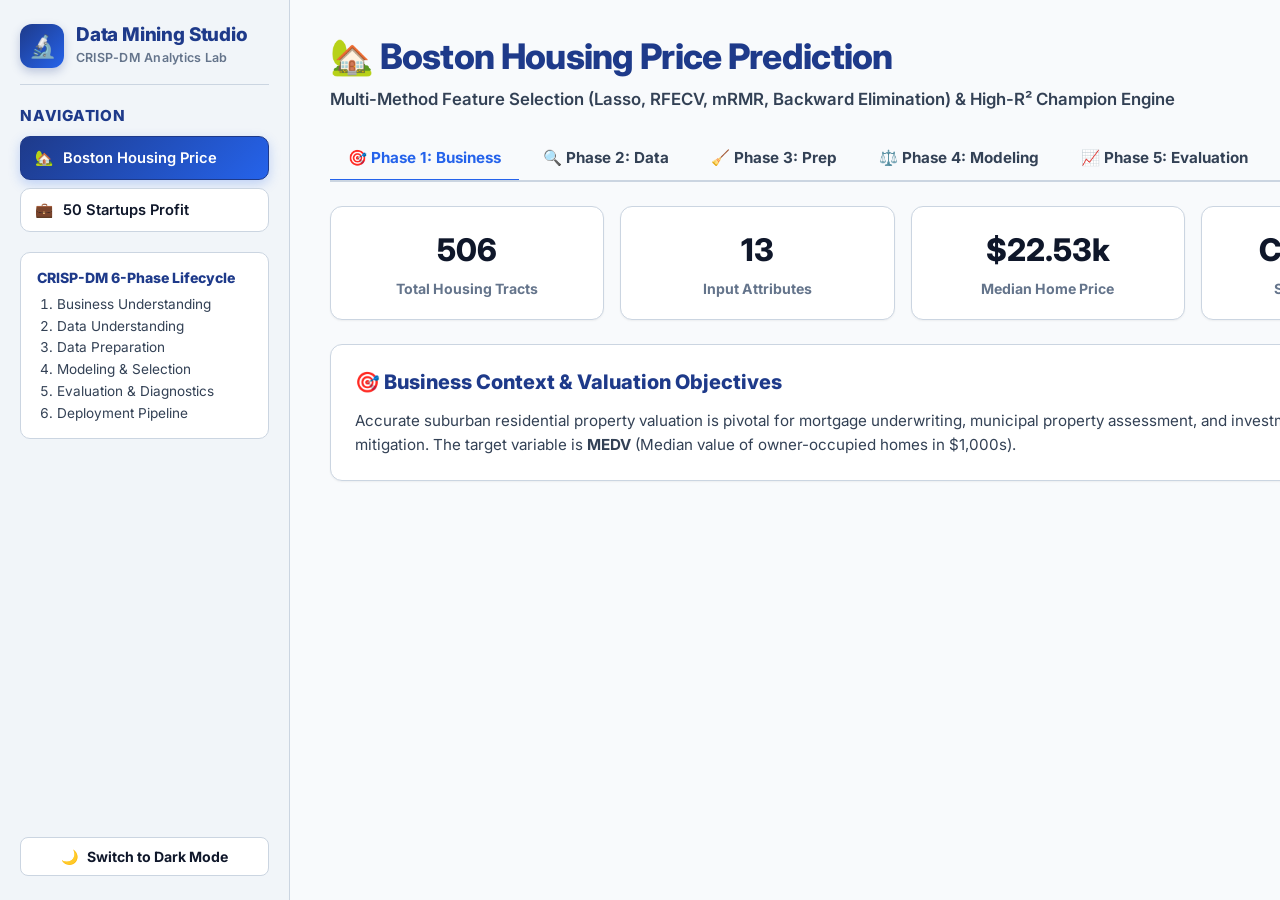
==== index.html @ cc009fa4 "feat: Vercel-native CRISP-DM Machine Learning Platform" ====
<!DOCTYPE html>
<html lang="en" data-theme="light">
<head>
  <meta charset="UTF-8">
  <meta name="viewport" content="width=device-width, initial-scale=1.0">
  <title>CRISP-DM Studio | Boston Housing & 50 Startups</title>
  <meta name="description" content="Production-ready machine learning regression platform featuring multi-method feature selection, econometric diagnostics, and real-time interactive valuation calculators.">
  <link rel="stylesheet" href="styles.css">
  <!-- Plotly.js CDN for fast, interactive zero-dependency charts -->
  <script src="https://cdn.plot.ly/plotly-2.35.2.min.js"></script>
</head>
<body>
  <div class="app-container">
    <!-- Sidebar -->
    <aside class="sidebar">
      <div class="brand-header">
        <div class="brand-icon">🔬</div>
        <div>
          <div class="brand-title">Data Mining Studio</div>
          <div class="brand-subtitle">CRISP-DM Analytics Lab</div>
        </div>
      </div>

      <div>
        <div class="nav-section-title">Navigation</div>
        <div class="project-selector">
          <button id="btn-project-boston" class="project-btn active" onclick="switchProject('boston')">
            <span>🏡</span>
            <span>Boston Housing Price</span>
          </button>
          <button id="btn-project-startups" class="project-btn" onclick="switchProject('startups')">
            <span>💼</span>
            <span>50 Startups Profit</span>
          </button>
        </div>
      </div>

      <div class="lifecycle-box">
        <h4>CRISP-DM 6-Phase Lifecycle</h4>
        <ol>
          <li>Business Understanding</li>
          <li>Data Understanding</li>
          <li>Data Preparation</li>
          <li>Modeling & Selection</li>
          <li>Evaluation & Diagnostics</li>
          <li>Deployment Pipeline</li>
        </ol>
      </div>

      <button id="theme-toggle" class="theme-toggle-btn" onclick="toggleTheme()">
        <span id="theme-icon">🌙</span>
        <span id="theme-text">Toggle Dark Mode</span>
      </button>
    </aside>

    <!-- Main Content -->
    <main class="main-content">
      <div class="header-banner">
        <h1 id="page-title" class="main-title">🏡 Boston Housing Price Prediction</h1>
        <p id="page-subtitle" class="main-subtitle">
          Multi-Method Feature Selection (Lasso, RFECV, mRMR, Backward Elimination) & High-R² Champion Engine
        </p>
      </div>

      <!-- Tab Navigation -->
      <nav class="tabs-nav" aria-label="CRISP-DM Phases">
        <button class="tab-btn active" onclick="switchTab('phase1')">🎯 Phase 1: Business</button>
        <button class="tab-btn" onclick="switchTab('phase2')">🔍 Phase 2: Data</button>
        <button class="tab-btn" onclick="switchTab('phase3')">🧹 Phase 3: Prep</button>
        <button class="tab-btn" onclick="switchTab('phase4')">⚖️ Phase 4: Modeling</button>
        <button class="tab-btn" onclick="switchTab('phase5')">📈 Phase 5: Evaluation</button>
        <button class="tab-btn" onclick="switchTab('phase6')">🚀 Phase 6: Prediction</button>
      </nav>

      <!-- TAB 1: BUSINESS UNDERSTANDING -->
      <section id="pane-phase1" class="tab-pane active">
        <div id="content-phase1"></div>
      </section>

      <!-- TAB 2: DATA UNDERSTANDING -->
      <section id="pane-phase2" class="tab-pane">
        <div id="content-phase2"></div>
      </section>

      <!-- TAB 3: DATA PREPARATION -->
      <section id="pane-phase3" class="tab-pane">
        <div id="content-phase3"></div>
      </section>

      <!-- TAB 4: MODELING & FEATURE SELECTION -->
      <section id="pane-phase4" class="tab-pane">
        <div id="content-phase4"></div>
        <div id="plot-feature-selection" class="plot-box"></div>
        <div id="content-phase4-table"></div>
      </section>

      <!-- TAB 5: EVALUATION & DIAGNOSTICS -->
      <section id="pane-phase5" class="tab-pane">
        <div id="content-phase5"></div>
      </section>

      <!-- TAB 6: PREDICTION CALCULATOR -->
      <section id="pane-phase6" class="tab-pane">
        <div id="content-phase6"></div>
      </section>
    </main>
  </div>

  <script src="app.js"></script>
</body>
</html>
---- styles.css ----
/* ==========================================================================
   Data Mining Studio - Vercel Native Responsive Design System
   ========================================================================== */
@import url('https://fonts.googleapis.com/css2?family=Inter:wght@400;500;600;700;800&display=swap');

:root {
  --font-sans: 'Inter', -apple-system, BlinkMacSystemFont, 'Segoe UI', Roboto, sans-serif;
  
  /* Light Mode Palette (Default - High Contrast, Deep Sharp Typography) */
  --bg-app: #f8fafc;
  --bg-sidebar: #f1f5f9;
  --bg-card: #ffffff;
  --bg-card-hover: #f8fafc;
  --border-color: #cbd5e1;
  --border-focus: #2563eb;
  
  --text-primary: #0f172a;
  --text-secondary: #334155;
  --text-muted: #64748b;
  --text-accent: #1e3a8a;
  --text-highlight: #047857;
  
  --primary-blue: #2563eb;
  --primary-navy: #1e3a8a;
  --accent-emerald: #059669;
  --accent-mint-bg: #f0fdf4;
  --accent-mint-border: #86efac;
  
  --shadow-sm: 0 1px 2px 0 rgba(0, 0, 0, 0.05);
  --shadow-md: 0 4px 6px -1px rgba(0, 0, 0, 0.1), 0 2px 4px -2px rgba(0, 0, 0, 0.06);
  --shadow-lg: 0 10px 15px -3px rgba(0, 0, 0, 0.1), 0 4px 6px -4px rgba(0, 0, 0, 0.05);
}

[data-theme="dark"] {
  --bg-app: #0f172a;
  --bg-sidebar: #1e293b;
  --bg-card: #1e293b;
  --bg-card-hover: #334155;
  --border-color: #334155;
  --border-focus: #60a5fa;
  
  --text-primary: #ffffff;
  --text-secondary: #cbd5e1;
  --text-muted: #94a3b8;
  --text-accent: #60a5fa;
  --text-highlight: #34d399;
  
  --primary-blue: #3b82f6;
  --primary-navy: #60a5fa;
  --accent-emerald: #10b981;
  --accent-mint-bg: #064e3b;
  --accent-mint-border: #059669;
  
  --shadow-sm: 0 1px 2px 0 rgba(0, 0, 0, 0.5);
  --shadow-md: 0 4px 6px -1px rgba(0, 0, 0, 0.4);
  --shadow-lg: 0 10px 15px -3px rgba(0, 0, 0, 0.4);
}

* {
  box-sizing: border-box;
  margin: 0;
  padding: 0;
}

body {
  font-family: var(--font-sans);
  background-color: var(--bg-app);
  color: var(--text-primary);
  line-height: 1.5;
  transition: background-color 0.2s ease, color 0.2s ease;
  overflow-x: hidden;
}

/* App Container */
.app-container {
  display: flex;
  min-height: 100vh;
}

/* Sidebar */
.sidebar {
  width: 290px;
  background-color: var(--bg-sidebar);
  border-right: 1.5px solid var(--border-color);
  padding: 24px 20px;
  display: flex;
  flex-direction: column;
  gap: 20px;
  flex-shrink: 0;
}

.brand-header {
  display: flex;
  align-items: center;
  gap: 12px;
  padding-bottom: 16px;
  border-bottom: 1.5px solid var(--border-color);
}

.brand-icon {
  width: 44px;
  height: 44px;
  border-radius: 12px;
  background: linear-gradient(135deg, #1e3a8a 0%, #2563eb 100%);
  display: flex;
  align-items: center;
  justify-content: center;
  font-size: 22px;
  color: #ffffff;
  box-shadow: 0 4px 10px rgba(30, 58, 138, 0.25);
  flex-shrink: 0;
}

.brand-title {
  font-size: 1.18rem;
  font-weight: 800;
  color: var(--text-accent);
  letter-spacing: -0.01em;
  line-height: 1.2;
}

.brand-subtitle {
  font-size: 0.78rem;
  font-weight: 600;
  color: var(--text-muted);
  letter-spacing: 0.02em;
  margin-top: 2px;
}

.nav-section-title {
  font-size: 0.95rem;
  font-weight: 800;
  color: var(--text-accent);
  margin-bottom: 8px;
  text-transform: uppercase;
  letter-spacing: 0.05em;
}

.project-selector {
  display: flex;
  flex-direction: column;
  gap: 8px;
}

.project-btn {
  display: flex;
  align-items: center;
  gap: 10px;
  padding: 12px 14px;
  border-radius: 10px;
  border: 1.5px solid var(--border-color);
  background-color: var(--bg-card);
  color: var(--text-primary);
  font-family: var(--font-sans);
  font-size: 0.92rem;
  font-weight: 600;
  cursor: pointer;
  text-align: left;
  transition: all 0.15s ease;
}

.project-btn:hover {
  background-color: var(--bg-card-hover);
  border-color: var(--primary-blue);
}

.project-btn.active {
  background: linear-gradient(135deg, #1e3a8a 0%, #2563eb 100%);
  color: #ffffff !important;
  border-color: #1e3a8a;
  box-shadow: 0 4px 12px rgba(37, 99, 235, 0.25);
}

.theme-toggle-btn {
  display: flex;
  align-items: center;
  justify-content: center;
  gap: 8px;
  padding: 10px 14px;
  border-radius: 8px;
  border: 1.5px solid var(--border-color);
  background-color: var(--bg-card);
  color: var(--text-primary);
  font-family: var(--font-sans);
  font-weight: 700;
  font-size: 0.88rem;
  cursor: pointer;
  transition: all 0.15s ease;
  margin-top: auto;
}

.theme-toggle-btn:hover {
  background-color: var(--bg-card-hover);
  border-color: var(--primary-blue);
}

.lifecycle-box {
  background-color: var(--bg-card);
  border: 1.5px solid var(--border-color);
  border-radius: 10px;
  padding: 14px 16px;
  font-size: 0.85rem;
}

.lifecycle-box h4 {
  font-size: 0.88rem;
  font-weight: 800;
  color: var(--text-accent);
  margin-bottom: 6px;
}

.lifecycle-box ol {
  padding-left: 20px;
  color: var(--text-secondary);
  line-height: 1.6;
}

/* Main Content Area */
.main-content {
  flex: 1;
  padding: 30px 40px;
  max-width: 1300px;
}

.header-banner {
  margin-bottom: 24px;
}

.main-title {
  font-size: 2.2rem;
  font-weight: 800;
  color: var(--text-accent);
  letter-spacing: -0.02em;
  margin-bottom: 4px;
}

.main-subtitle {
  font-size: 1.05rem;
  color: var(--text-secondary);
  font-weight: 600;
}

/* Tabs */
.tabs-nav {
  display: flex;
  gap: 6px;
  border-bottom: 2px solid var(--border-color);
  margin-bottom: 24px;
  overflow-x: auto;
}

.tab-btn {
  padding: 12px 18px;
  background: none;
  border: none;
  border-bottom: 3px solid transparent;
  margin-bottom: -2px;
  color: var(--text-secondary);
  font-family: var(--font-sans);
  font-size: 0.95rem;
  font-weight: 700;
  cursor: pointer;
  white-space: nowrap;
  display: flex;
  align-items: center;
  gap: 8px;
  transition: all 0.15s ease;
}

.tab-btn:hover {
  color: var(--primary-blue);
}

.tab-btn.active {
  color: var(--primary-blue);
  border-bottom-color: var(--primary-blue);
}

.tab-pane {
  display: none;
  animation: fadeIn 0.2s ease;
}

.tab-pane.active {
  display: block;
}

@keyframes fadeIn {
  from { opacity: 0; transform: translateY(4px); }
  to { opacity: 1; transform: translateY(0); }
}

/* Cards & Grid */
.cards-grid {
  display: grid;
  grid-template-columns: repeat(auto-fit, minmax(220px, 1fr));
  gap: 16px;
  margin-bottom: 24px;
}

.metric-card {
  background-color: var(--bg-card);
  border: 1.5px solid var(--border-color);
  border-radius: 12px;
  padding: 20px;
  text-align: center;
  box-shadow: var(--shadow-sm);
  transition: transform 0.15s ease, box-shadow 0.15s ease;
}

.metric-card:hover {
  transform: translateY(-2px);
  box-shadow: var(--shadow-md);
}

.stat-number {
  font-size: 1.95rem;
  font-weight: 800;
  color: var(--text-primary);
}

.stat-label {
  font-size: 0.88rem;
  color: var(--text-muted);
  font-weight: 700;
  margin-top: 4px;
}

.info-card {
  background-color: var(--bg-card);
  border: 1.5px solid var(--border-color);
  border-radius: 12px;
  padding: 22px 24px;
  margin-bottom: 20px;
  box-shadow: var(--shadow-sm);
}

.info-card h3 {
  color: var(--text-accent);
  font-weight: 800;
  font-size: 1.25rem;
  margin-bottom: 12px;
}

.info-card p, .info-card li {
  color: var(--text-secondary);
  font-size: 0.95rem;
  line-height: 1.6;
}

.recommendation-box {
  background-color: var(--accent-mint-bg);
  border: 1.5px solid var(--accent-mint-border);
  border-left: 6px solid var(--accent-emerald);
  border-radius: 10px;
  padding: 20px 24px;
  margin-top: 16px;
  box-shadow: var(--shadow-sm);
}

.diag-title {
  color: var(--accent-emerald);
  font-weight: 800;
  font-size: 1.15rem;
  margin-bottom: 12px;
  display: flex;
  align-items: center;
  gap: 8px;
}

.diag-item {
  color: var(--text-primary);
  font-size: 0.95rem;
  margin-bottom: 8px;
  line-height: 1.55;
}

.diag-item b {
  color: var(--text-primary);
  font-weight: 700;
}

.diag-highlight {
  color: var(--text-highlight);
  font-weight: 800;
}

/* Calculator & Form Controls */
.calculator-container {
  display: grid;
  grid-template-columns: 1fr 1fr;
  gap: 24px;
  margin-top: 16px;
}

.form-group {
  margin-bottom: 16px;
}

.form-group label {
  display: flex;
  justify-content: space-between;
  font-size: 0.88rem;
  font-weight: 700;
  color: var(--text-secondary);
  margin-bottom: 6px;
}

.form-slider {
  width: 100%;
  accent-color: var(--primary-blue);
  cursor: pointer;
}

.pill-group {
  display: flex;
  gap: 8px;
  margin-bottom: 16px;
}

.pill-btn {
  padding: 8px 16px;
  border-radius: 20px;
  border: 1.5px solid var(--border-color);
  background-color: var(--bg-card);
  color: var(--text-primary);
  font-family: var(--font-sans);
  font-weight: 700;
  font-size: 0.85rem;
  cursor: pointer;
  transition: all 0.15s ease;
}

.pill-btn.active {
  background: var(--primary-blue);
  color: #ffffff;
  border-color: var(--primary-blue);
}

/* Data Table */
.data-table-container {
  overflow-x: auto;
  border-radius: 10px;
  border: 1.5px solid var(--border-color);
  margin-top: 16px;
}

.data-table {
  width: 100%;
  border-collapse: collapse;
  text-align: left;
  font-size: 0.88rem;
}

.data-table th {
  background-color: var(--bg-sidebar);
  color: var(--text-accent);
  font-weight: 800;
  padding: 12px 16px;
  border-bottom: 1.5px solid var(--border-color);
}

.data-table td {
  padding: 12px 16px;
  border-bottom: 1px solid var(--border-color);
  color: var(--text-primary);
}

.data-table tr:hover {
  background-color: var(--bg-card-hover);
}

/* Plot Container */
.plot-box {
  background-color: var(--bg-card);
  border: 1.5px solid var(--border-color);
  border-radius: 12px;
  padding: 16px;
  margin-bottom: 20px;
  min-height: 480px;
}

/* Responsive */
@media (max-width: 900px) {
  .app-container {
    flex-direction: column;
  }
  .sidebar {
    width: 100%;
    border-right: none;
    border-bottom: 1.5px solid var(--border-color);
  }
  .calculator-container {
    grid-template-columns: 1fr;
  }
  .main-content {
    padding: 20px 16px;
  }
}
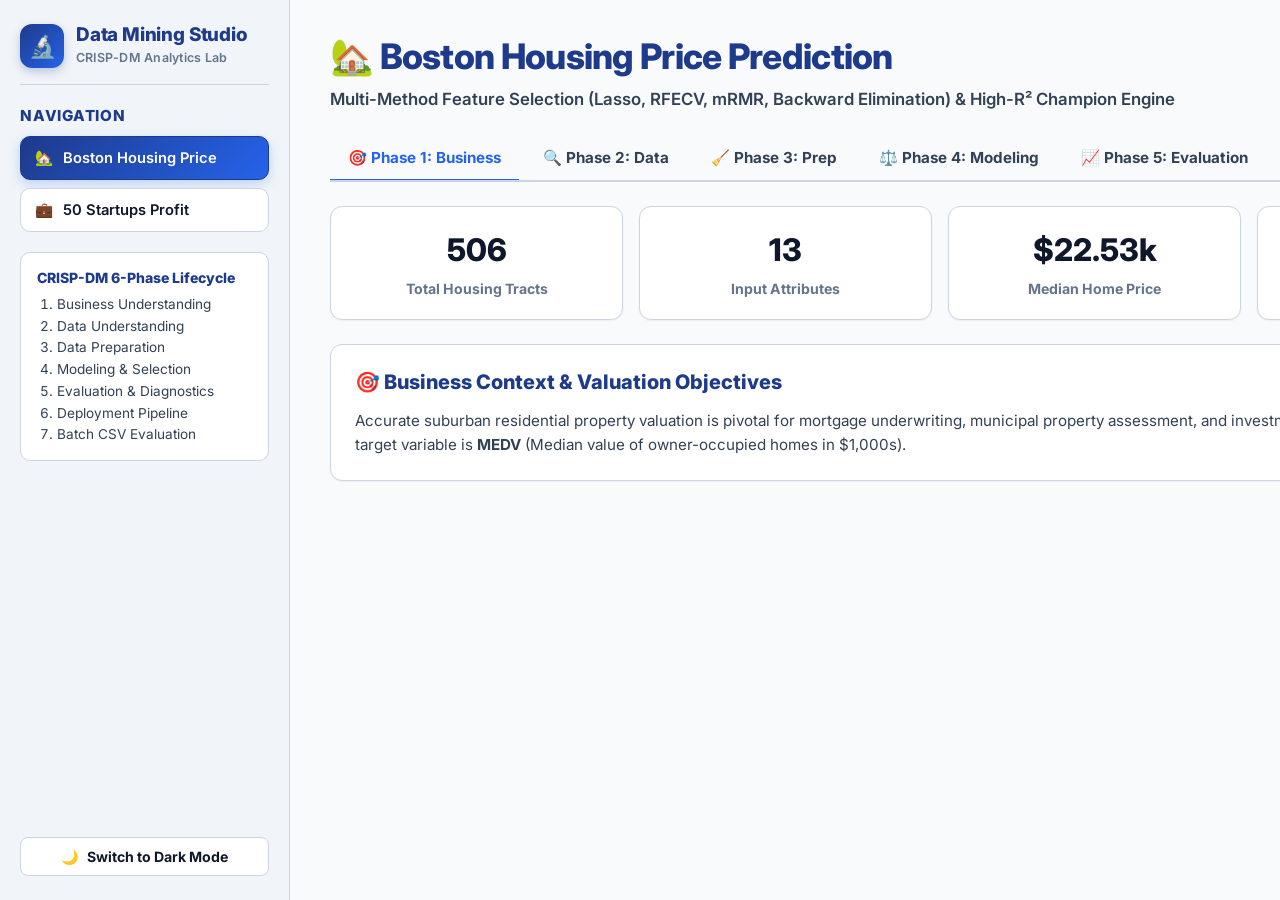
==== commit d5df6e2d: "feat: add batch CSV dataset upload, link fetching, model prediction, and RMSE/R2 holdout benchmark e" ====
--- a/index.html
+++ b/index.html
@@ -44,6 +44,7 @@
           <li>Modeling & Selection</li>
           <li>Evaluation & Diagnostics</li>
           <li>Deployment Pipeline</li>
+          <li>Batch CSV Evaluation</li>
         </ol>
       </div>
 
@@ -70,6 +71,7 @@
         <button class="tab-btn" onclick="switchTab('phase4')">⚖️ Phase 4: Modeling</button>
         <button class="tab-btn" onclick="switchTab('phase5')">📈 Phase 5: Evaluation</button>
         <button class="tab-btn" onclick="switchTab('phase6')">🚀 Phase 6: Prediction</button>
+        <button class="tab-btn" onclick="switchTab('batch')">📂 Batch CSV Evaluation</button>
       </nav>
 
       <!-- TAB 1: BUSINESS UNDERSTANDING -->
@@ -103,6 +105,11 @@
       <section id="pane-phase6" class="tab-pane">
         <div id="content-phase6"></div>
       </section>
+
+      <!-- TAB 7: BATCH CSV DATASET PREDICTION & EVALUATION -->
+      <section id="pane-batch" class="tab-pane">
+        <div id="content-batch"></div>
+      </section>
     </main>
   </div>
 
--- a/styles.css
+++ b/styles.css
@@ -476,8 +476,72 @@
   border: 1.5px solid var(--border-color);
   border-radius: 12px;
   padding: 16px;
-  margin-bottom: 20px;
+  margin-bottom: 24px;
   min-height: 480px;
+}
+
+/* Image Gallery & Plot Cards */
+.plot-grid {
+  display: grid;
+  grid-template-columns: repeat(auto-fit, minmax(440px, 1fr));
+  gap: 22px;
+  margin-top: 20px;
+  margin-bottom: 28px;
+}
+
+.image-card {
+  background-color: var(--bg-card);
+  border: 1.5px solid var(--border-color);
+  border-radius: 12px;
+  overflow: hidden;
+  box-shadow: var(--shadow-sm);
+  transition: transform 0.15s ease, box-shadow 0.15s ease;
+  display: flex;
+  flex-direction: column;
+}
+
+.image-card:hover {
+  transform: translateY(-2px);
+  box-shadow: var(--shadow-md);
+  border-color: var(--primary-blue);
+}
+
+.image-card-img-wrap {
+  width: 100%;
+  background-color: #ffffff;
+  display: flex;
+  align-items: center;
+  justify-content: center;
+  border-bottom: 1.5px solid var(--border-color);
+  overflow: hidden;
+}
+
+.image-card img {
+  width: 100%;
+  height: auto;
+  max-height: 420px;
+  object-fit: contain;
+  display: block;
+}
+
+.image-card-body {
+  padding: 14px 18px 16px 18px;
+}
+
+.image-card-caption {
+  font-size: 0.95rem;
+  font-weight: 800;
+  color: var(--text-accent);
+  margin-bottom: 4px;
+  display: flex;
+  align-items: center;
+  gap: 6px;
+}
+
+.image-card-desc {
+  font-size: 0.84rem;
+  color: var(--text-muted);
+  line-height: 1.45;
 }
 
 /* Responsive */
@@ -497,3 +561,204 @@
     padding: 20px 16px;
   }
 }
+
+/* Batch Dataset Evaluation Styles */
+.batch-container {
+  display: flex;
+  flex-direction: column;
+  gap: 20px;
+}
+
+.upload-grid {
+  display: grid;
+  grid-template-columns: 1fr 1fr;
+  gap: 18px;
+  margin-bottom: 8px;
+}
+
+@media (max-width: 820px) {
+  .upload-grid {
+    grid-template-columns: 1fr;
+  }
+}
+
+.upload-zone {
+  border: 2px dashed var(--border-color);
+  background-color: var(--bg-card);
+  border-radius: 12px;
+  padding: 28px 20px;
+  text-align: center;
+  cursor: pointer;
+  transition: all 0.2s ease;
+  display: flex;
+  flex-direction: column;
+  align-items: center;
+  justify-content: center;
+}
+
+.upload-zone:hover, .upload-zone.dragover {
+  border-color: var(--primary-blue);
+  background-color: var(--bg-card-hover);
+  transform: translateY(-2px);
+  box-shadow: var(--shadow-sm);
+}
+
+.upload-zone-icon {
+  font-size: 2.2rem;
+  margin-bottom: 8px;
+}
+
+.upload-zone-title {
+  font-weight: 800;
+  font-size: 1rem;
+  color: var(--text-accent);
+  margin-bottom: 4px;
+}
+
+.upload-zone-subtitle {
+  font-size: 0.82rem;
+  color: var(--text-muted);
+}
+
+.url-box {
+  background-color: var(--bg-card);
+  border: 1.5px solid var(--border-color);
+  border-radius: 12px;
+  padding: 22px 20px;
+  display: flex;
+  flex-direction: column;
+  justify-content: space-between;
+}
+
+.url-input-group {
+  display: flex;
+  gap: 8px;
+  margin: 12px 0;
+}
+
+.url-input {
+  flex: 1;
+  background-color: var(--bg-sidebar);
+  border: 1.5px solid var(--border-color);
+  border-radius: 8px;
+  padding: 10px 14px;
+  color: var(--text-primary);
+  font-family: var(--font-sans);
+  font-size: 0.88rem;
+  outline: none;
+  transition: border-color 0.15s ease;
+}
+
+.url-input:focus {
+  border-color: var(--primary-blue);
+}
+
+.btn-fetch {
+  background-color: var(--primary-blue);
+  color: #ffffff;
+  border: none;
+  border-radius: 8px;
+  padding: 10px 18px;
+  font-family: var(--font-sans);
+  font-weight: 700;
+  font-size: 0.88rem;
+  cursor: pointer;
+  transition: opacity 0.15s ease;
+  white-space: nowrap;
+}
+
+.btn-fetch:hover {
+  opacity: 0.9;
+}
+
+.sample-pills-wrap {
+  display: flex;
+  flex-wrap: wrap;
+  align-items: center;
+  gap: 8px;
+  margin-top: 6px;
+}
+
+.sample-pill-btn {
+  background-color: var(--bg-sidebar);
+  border: 1px solid var(--border-color);
+  border-radius: 20px;
+  padding: 5px 12px;
+  font-size: 0.8rem;
+  font-weight: 600;
+  color: var(--text-secondary);
+  cursor: pointer;
+  transition: all 0.15s ease;
+}
+
+.sample-pill-btn:hover {
+  border-color: var(--primary-blue);
+  color: var(--primary-blue);
+  background-color: var(--bg-card-hover);
+}
+
+.batch-results-wrap {
+  display: flex;
+  flex-direction: column;
+  gap: 20px;
+  margin-top: 10px;
+}
+
+.batch-table-scroll {
+  max-height: 420px;
+  overflow-y: auto;
+  overflow-x: auto;
+  border-radius: 10px;
+  border: 1.5px solid var(--border-color);
+}
+
+.batch-table-scroll thead th {
+  position: sticky;
+  top: 0;
+  z-index: 2;
+  background-color: var(--bg-sidebar);
+}
+
+.status-badge {
+  display: inline-block;
+  padding: 3px 8px;
+  border-radius: 6px;
+  font-size: 0.76rem;
+  font-weight: 700;
+}
+
+.status-badge.optimal {
+  background-color: rgba(34, 197, 94, 0.15);
+  color: #16a34a;
+}
+
+.status-badge.warn {
+  background-color: rgba(239, 68, 68, 0.15);
+  color: #dc2626;
+}
+
+.status-badge.neutral {
+  background-color: rgba(59, 130, 246, 0.15);
+  color: #2563eb;
+}
+
+.btn-download-csv {
+  display: inline-flex;
+  align-items: center;
+  gap: 8px;
+  background-color: #059669;
+  color: #ffffff;
+  border: none;
+  border-radius: 8px;
+  padding: 10px 20px;
+  font-family: var(--font-sans);
+  font-weight: 700;
+  font-size: 0.9rem;
+  cursor: pointer;
+  transition: opacity 0.15s ease;
+}
+
+.btn-download-csv:hover {
+  opacity: 0.9;
+}
+
